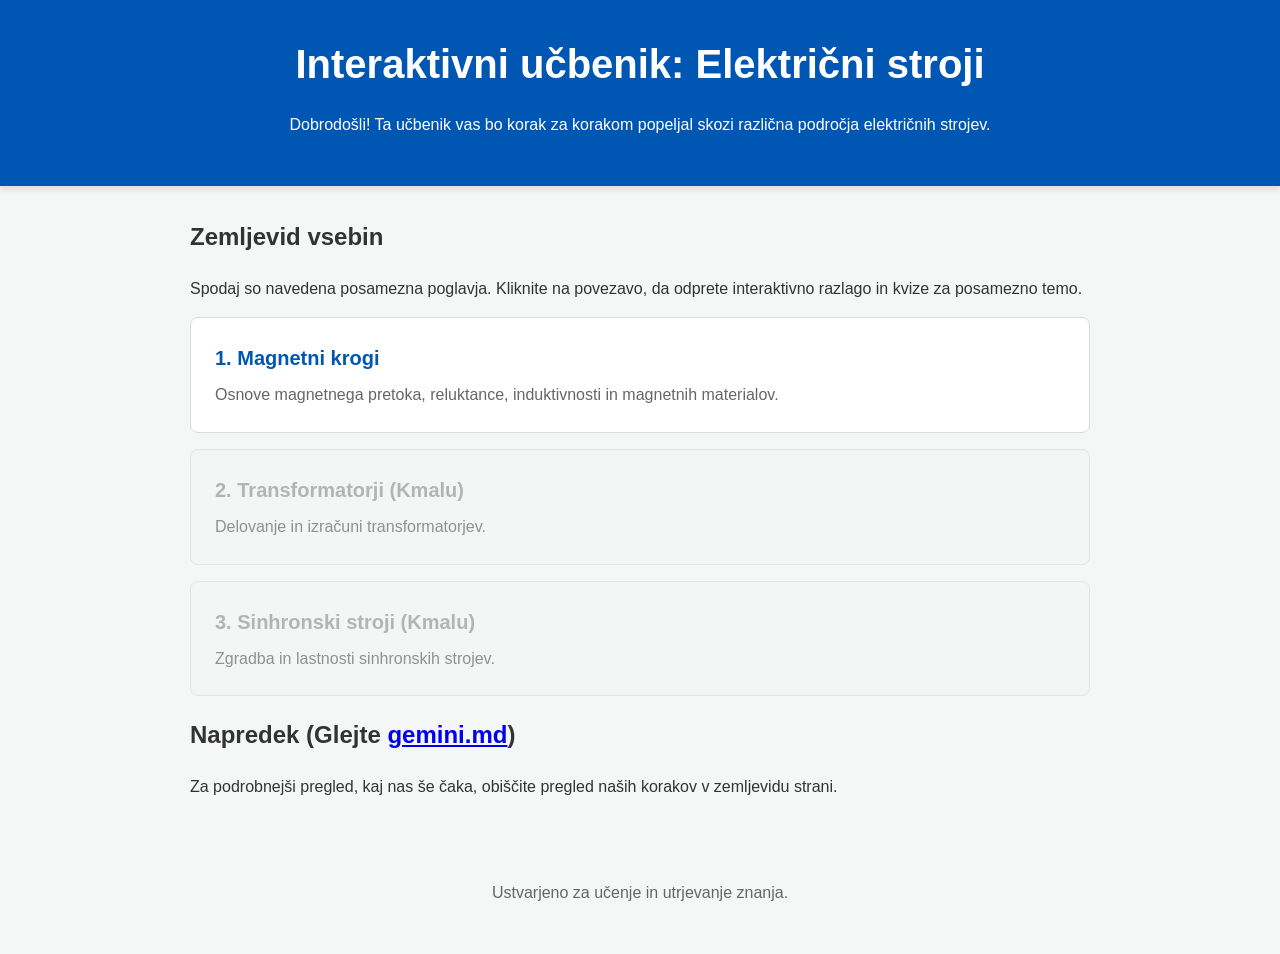
==== index.html @ 683f87c7 "feat: interactive textbook for magnetic circuits - Added `gemini.md` to track project progress and o" ====
<!DOCTYPE html>
<html lang="sl">
<head>
    <meta charset="UTF-8">
    <meta name="viewport" content="width=device-width, initial-scale=1.0">
    <title>Interaktivni učbenik: Električni stroji</title>
    <link rel="stylesheet" href="style.css">
</head>
<body>
    <header>
        <h1>Interaktivni učbenik: Električni stroji</h1>
        <p>Dobrodošli! Ta učbenik vas bo korak za korakom popeljal skozi različna področja električnih strojev.</p>
    </header>

    <main class="container">
        <h2>Zemljevid vsebin</h2>
        <p>Spodaj so navedena posamezna poglavja. Kliknite na povezavo, da odprete interaktivno razlago in kvize za posamezno temo.</p>

        <ul class="chapter-list">
            <li>
                <a href="1_magnetni_krogi.html" class="chapter-link">
                    <span class="chapter-title">1. Magnetni krogi</span>
                    <span class="chapter-desc">Osnove magnetnega pretoka, reluktance, induktivnosti in magnetnih materialov.</span>
                </a>
            </li>
            <li class="disabled">
                <span class="chapter-link">
                    <span class="chapter-title">2. Transformatorji (Kmalu)</span>
                    <span class="chapter-desc">Delovanje in izračuni transformatorjev.</span>
                </span>
            </li>
            <li class="disabled">
                <span class="chapter-link">
                    <span class="chapter-title">3. Sinhronski stroji (Kmalu)</span>
                    <span class="chapter-desc">Zgradba in lastnosti sinhronskih strojev.</span>
                </span>
            </li>
        </ul>

        <h2>Napredek (Glejte <a href="gemini.md" target="_blank">gemini.md</a>)</h2>
        <p>Za podrobnejši pregled, kaj nas še čaka, obiščite pregled naših korakov v zemljevidu strani.</p>
    </main>

    <footer>
        <p>Ustvarjeno za učenje in utrjevanje znanja.</p>
    </footer>
</body>
</html>
---- style.css ----
:root {
    --primary-color: #0056b3;
    --secondary-color: #f8f9fa;
    --text-color: #333;
    --border-color: #ddd;
    --success-color: #28a745;
    --error-color: #dc3545;
    --hover-color: #004494;
    --hint-bg: #e9ecef;
}

body {
    font-family: 'Segoe UI', Tahoma, Geneva, Verdana, sans-serif;
    line-height: 1.6;
    color: var(--text-color);
    background-color: #f4f7f6;
    margin: 0;
    padding: 0;
}

header {
    background-color: var(--primary-color);
    color: white;
    padding: 2rem 1rem;
    text-align: center;
    box-shadow: 0 4px 6px rgba(0,0,0,0.1);
}

header h1 {
    margin: 0;
    font-size: 2.5rem;
}

.container {
    max-width: 900px;
    margin: 2rem auto;
    padding: 0 1rem;
}

/* Chapter List Styles */
.chapter-list {
    list-style: none;
    padding: 0;
}

.chapter-list li {
    margin-bottom: 1rem;
}

.chapter-link {
    display: block;
    background-color: white;
    padding: 1.5rem;
    border-radius: 8px;
    text-decoration: none;
    color: var(--text-color);
    border: 1px solid var(--border-color);
    transition: transform 0.2s, box-shadow 0.2s;
}

.chapter-link:hover {
    transform: translateY(-2px);
    box-shadow: 0 4px 12px rgba(0,0,0,0.1);
}

.chapter-title {
    display: block;
    font-size: 1.25rem;
    font-weight: bold;
    color: var(--primary-color);
    margin-bottom: 0.5rem;
}

.chapter-desc {
    display: block;
    color: #666;
}

.disabled .chapter-link {
    background-color: #f5f5f5;
    cursor: not-allowed;
    opacity: 0.7;
}
.disabled .chapter-link:hover {
    transform: none;
    box-shadow: none;
}
.disabled .chapter-title {
    color: #999;
}

/* Content Styles */
.content-section {
    background: white;
    padding: 2rem;
    border-radius: 8px;
    box-shadow: 0 2px 8px rgba(0,0,0,0.05);
    margin-bottom: 2rem;
}

.formula-box {
    background-color: #f8f9fa;
    border-left: 4px solid var(--primary-color);
    padding: 1rem;
    margin: 1rem 0;
    font-family: monospace;
    font-size: 1.1rem;
}

/* Details/Summary (Hints) */
details {
    background-color: var(--hint-bg);
    padding: 0.5rem 1rem;
    border-radius: 5px;
    margin: 1rem 0;
    border: 1px solid var(--border-color);
}

summary {
    font-weight: bold;
    cursor: pointer;
    color: var(--primary-color);
    outline: none;
    padding: 0.5rem 0;
}

summary:hover {
    color: var(--hover-color);
}

details p {
    margin-top: 0.5rem;
    padding-top: 0.5rem;
    border-top: 1px solid #ccc;
}

/* Quiz Styles */
.quiz-section {
    background-color: #fff3cd;
    border: 1px solid #ffeeba;
    padding: 1.5rem;
    border-radius: 8px;
    margin-top: 2rem;
}

.quiz-section h3 {
    color: #856404;
    margin-top: 0;
}

.input-group {
    margin: 1rem 0;
}

input[type="number"] {
    padding: 0.5rem;
    font-size: 1rem;
    border: 1px solid #ccc;
    border-radius: 4px;
    width: 150px;
    margin-right: 10px;
}

button {
    background-color: var(--primary-color);
    color: white;
    border: none;
    padding: 0.5rem 1.5rem;
    font-size: 1rem;
    border-radius: 4px;
    cursor: pointer;
    transition: background-color 0.2s;
}

button:hover {
    background-color: var(--hover-color);
}

.feedback {
    margin-top: 1rem;
    font-weight: bold;
    padding: 0.5rem;
    border-radius: 4px;
    display: none;
}

.feedback.success {
    display: block;
    background-color: #d4edda;
    color: var(--success-color);
    border: 1px solid #c3e6cb;
}

.feedback.error {
    display: block;
    background-color: #f8d7da;
    color: var(--error-color);
    border: 1px solid #f5c6cb;
}

/* Footer */
footer {
    text-align: center;
    padding: 2rem;
    color: #666;
    margin-top: 2rem;
}
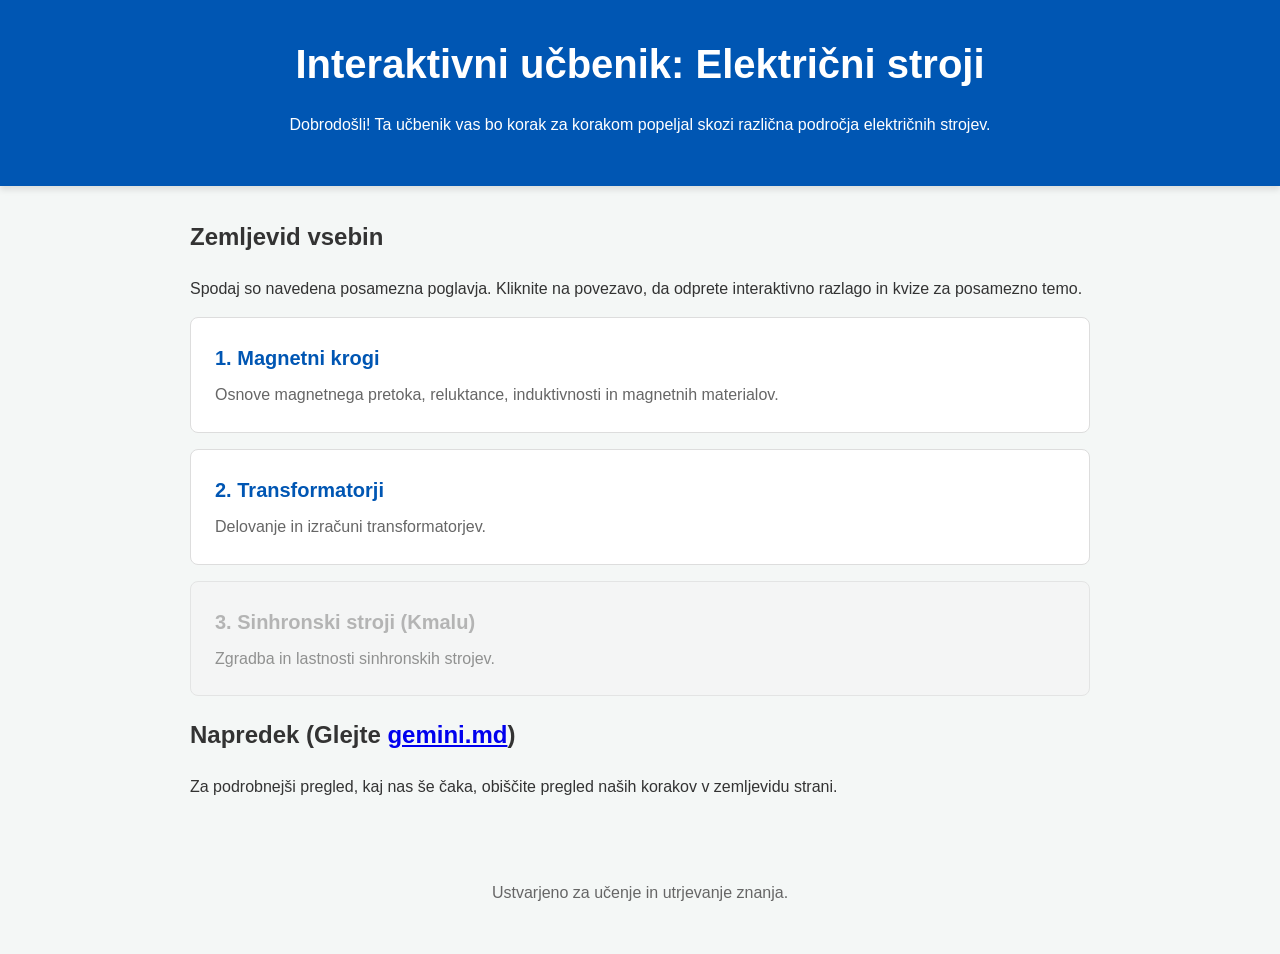
==== commit bdfde7c0: "Prepare Chapter 2 files and roadmap for next agent - Converted `2-Transformatorji 2021.pdf` to text " ====
--- a/index.html
+++ b/index.html
@@ -23,11 +23,11 @@
                     <span class="chapter-desc">Osnove magnetnega pretoka, reluktance, induktivnosti in magnetnih materialov.</span>
                 </a>
             </li>
-            <li class="disabled">
-                <span class="chapter-link">
-                    <span class="chapter-title">2. Transformatorji (Kmalu)</span>
+            <li>
+                <a href="2_transformatorji.html" class="chapter-link">
+                    <span class="chapter-title">2. Transformatorji</span>
                     <span class="chapter-desc">Delovanje in izračuni transformatorjev.</span>
-                </span>
+                </a>
             </li>
             <li class="disabled">
                 <span class="chapter-link">
--- a/style.css
+++ b/style.css
@@ -205,3 +205,70 @@
     color: #666;
     margin-top: 2rem;
 }
+
+/* Real World Use Styles */
+.real-world-box {
+    background-color: #eef7f8;
+    border-left: 4px solid #17a2b8;
+    padding: 1rem;
+    margin: 1.5rem 0;
+    border-radius: 4px;
+}
+.real-world-title {
+    font-weight: bold;
+    color: #0c5460;
+    display: flex;
+    align-items: center;
+    margin-bottom: 0.5rem;
+}
+.real-world-title svg {
+    margin-right: 8px;
+    fill: #17a2b8;
+}
+
+/* Interactive SVG & Controls */
+.interactive-container {
+    display: flex;
+    flex-wrap: wrap;
+    gap: 20px;
+    background: white;
+    border: 1px solid #ddd;
+    border-radius: 8px;
+    padding: 20px;
+    margin: 20px 0;
+    box-shadow: 0 2px 4px rgba(0,0,0,0.05);
+}
+.interactive-controls {
+    flex: 1;
+    min-width: 250px;
+}
+.interactive-controls .control-group {
+    margin-bottom: 15px;
+}
+.interactive-controls label {
+    display: block;
+    margin-bottom: 5px;
+    font-weight: bold;
+    color: #555;
+}
+.interactive-controls input[type="range"] {
+    width: 100%;
+}
+.interactive-results {
+    background: #f8f9fa;
+    padding: 10px;
+    border-radius: 5px;
+    margin-top: 15px;
+    font-family: monospace;
+    font-size: 1.1rem;
+}
+.interactive-svg-wrapper {
+    flex: 1;
+    min-width: 300px;
+    display: flex;
+    justify-content: center;
+    align-items: center;
+    background: #fafafa;
+    border: 1px dashed #ccc;
+    border-radius: 8px;
+}
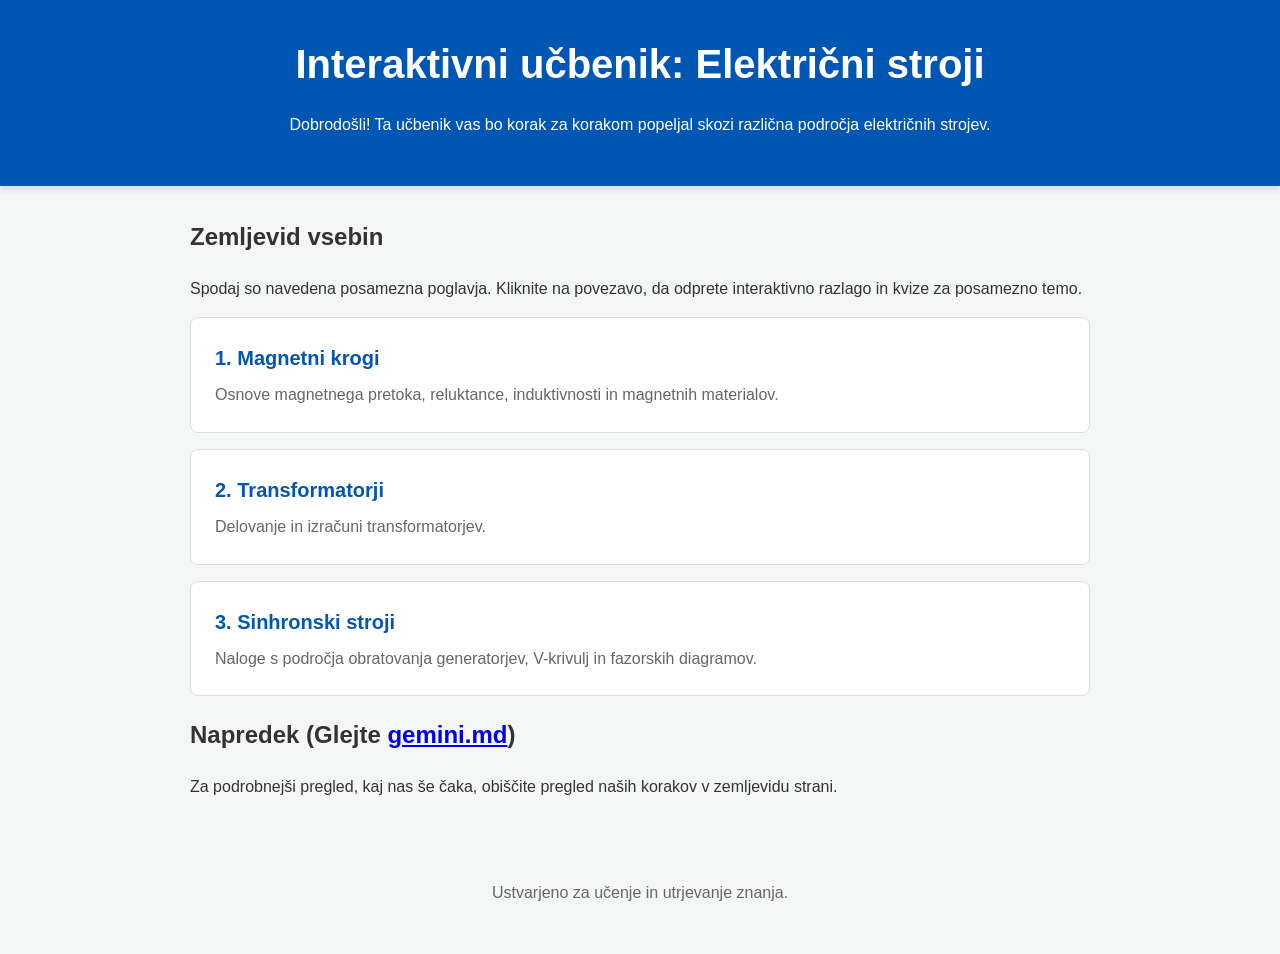
==== commit 76face0c: "feat: implement chapter 3 tasks 3.2, 3.3, and 3.4 - Created 3_sinhronski_stroji.html - Added Sinhron" ====
--- a/index.html
+++ b/index.html
@@ -29,11 +29,11 @@
                     <span class="chapter-desc">Delovanje in izračuni transformatorjev.</span>
                 </a>
             </li>
-            <li class="disabled">
-                <span class="chapter-link">
-                    <span class="chapter-title">3. Sinhronski stroji (Kmalu)</span>
-                    <span class="chapter-desc">Zgradba in lastnosti sinhronskih strojev.</span>
-                </span>
+            <li>
+                <a href="3_sinhronski_stroji.html" class="chapter-link">
+                    <span class="chapter-title">3. Sinhronski stroji</span>
+                    <span class="chapter-desc">Naloge s področja obratovanja generatorjev, V-krivulj in fazorskih diagramov.</span>
+                </a>
             </li>
         </ul>
 
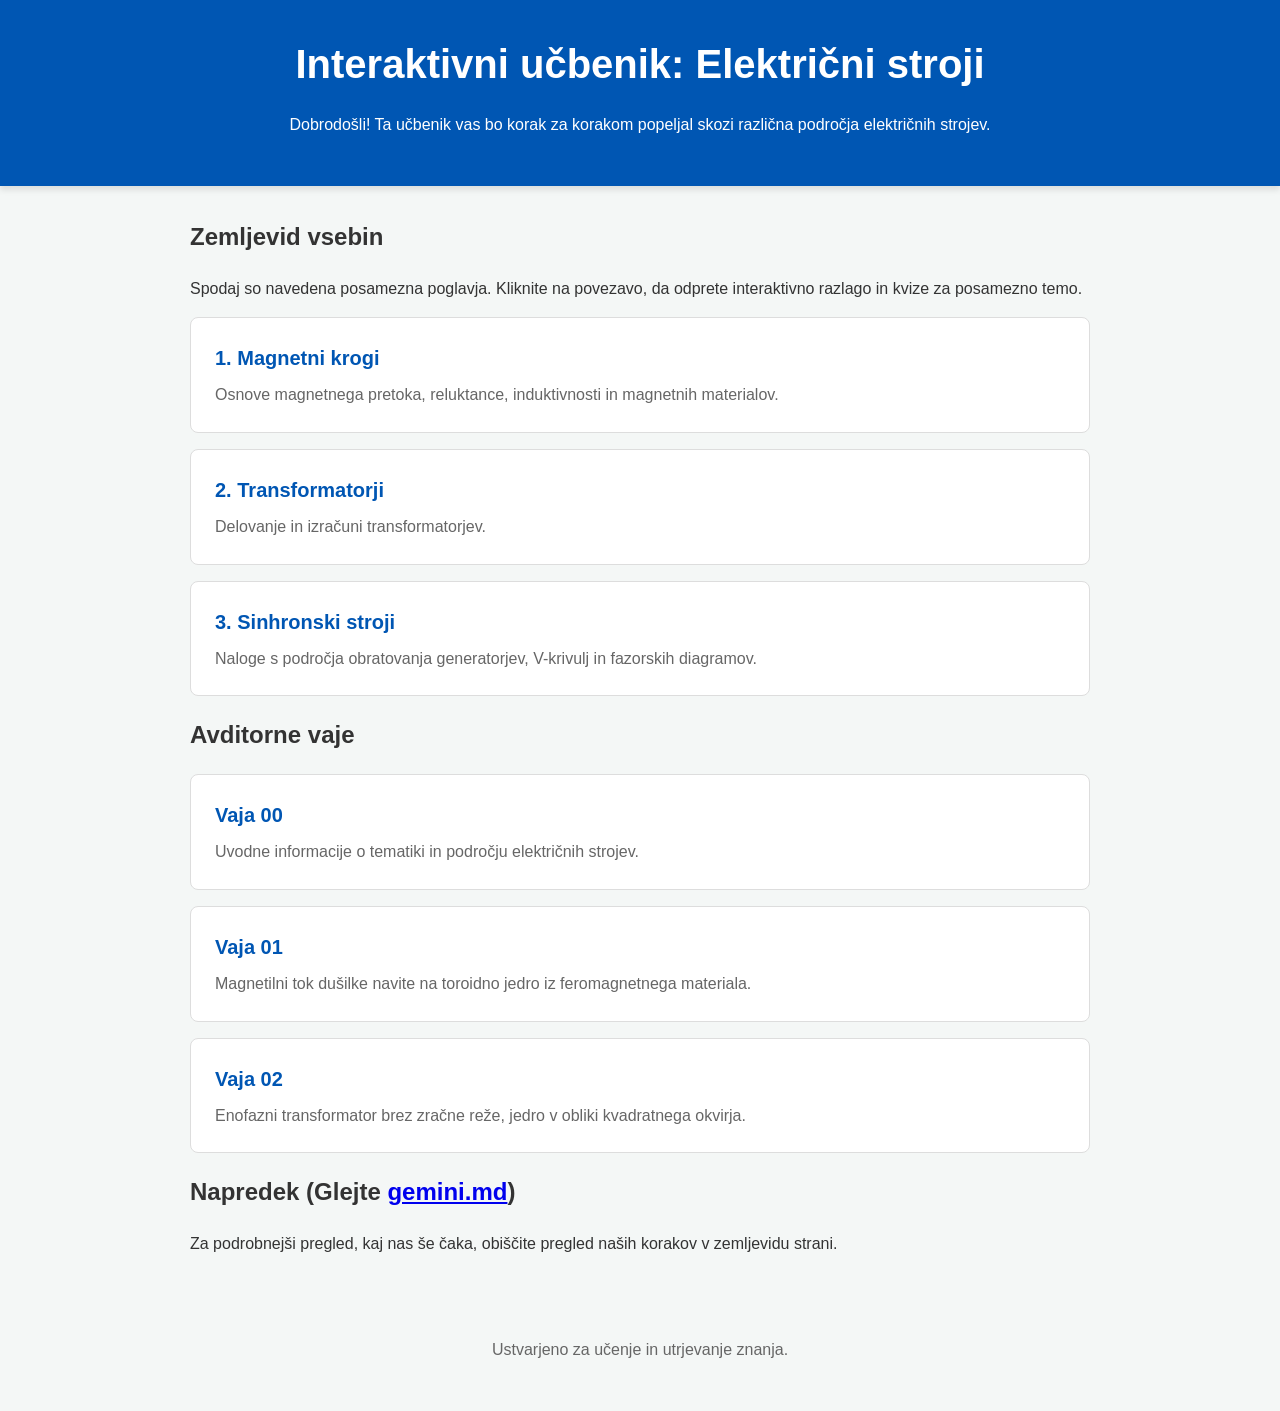
==== commit 6283a059: "Implement Vaja 02 interactive concepts - Add `vaja_02.html` with full implementation of task 02 from" ====
--- a/index.html
+++ b/index.html
@@ -37,6 +37,28 @@
             </li>
         </ul>
 
+        <h2>Avditorne vaje</h2>
+        <ul class="chapter-list">
+            <li>
+                <a href="vaja_00.html" class="chapter-link">
+                    <span class="chapter-title">Vaja 00</span>
+                    <span class="chapter-desc">Uvodne informacije o tematiki in področju električnih strojev.</span>
+                </a>
+            </li>
+            <li>
+                <a href="vaja_01.html" class="chapter-link">
+                    <span class="chapter-title">Vaja 01</span>
+                    <span class="chapter-desc">Magnetilni tok dušilke navite na toroidno jedro iz feromagnetnega materiala.</span>
+                </a>
+            </li>
+            <li>
+                <a href="vaja_02.html" class="chapter-link">
+                    <span class="chapter-title">Vaja 02</span>
+                    <span class="chapter-desc">Enofazni transformator brez zračne reže, jedro v obliki kvadratnega okvirja.</span>
+                </a>
+            </li>
+        </ul>
+
         <h2>Napredek (Glejte <a href="gemini.md" target="_blank">gemini.md</a>)</h2>
         <p>Za podrobnejši pregled, kaj nas še čaka, obiščite pregled naših korakov v zemljevidu strani.</p>
     </main>
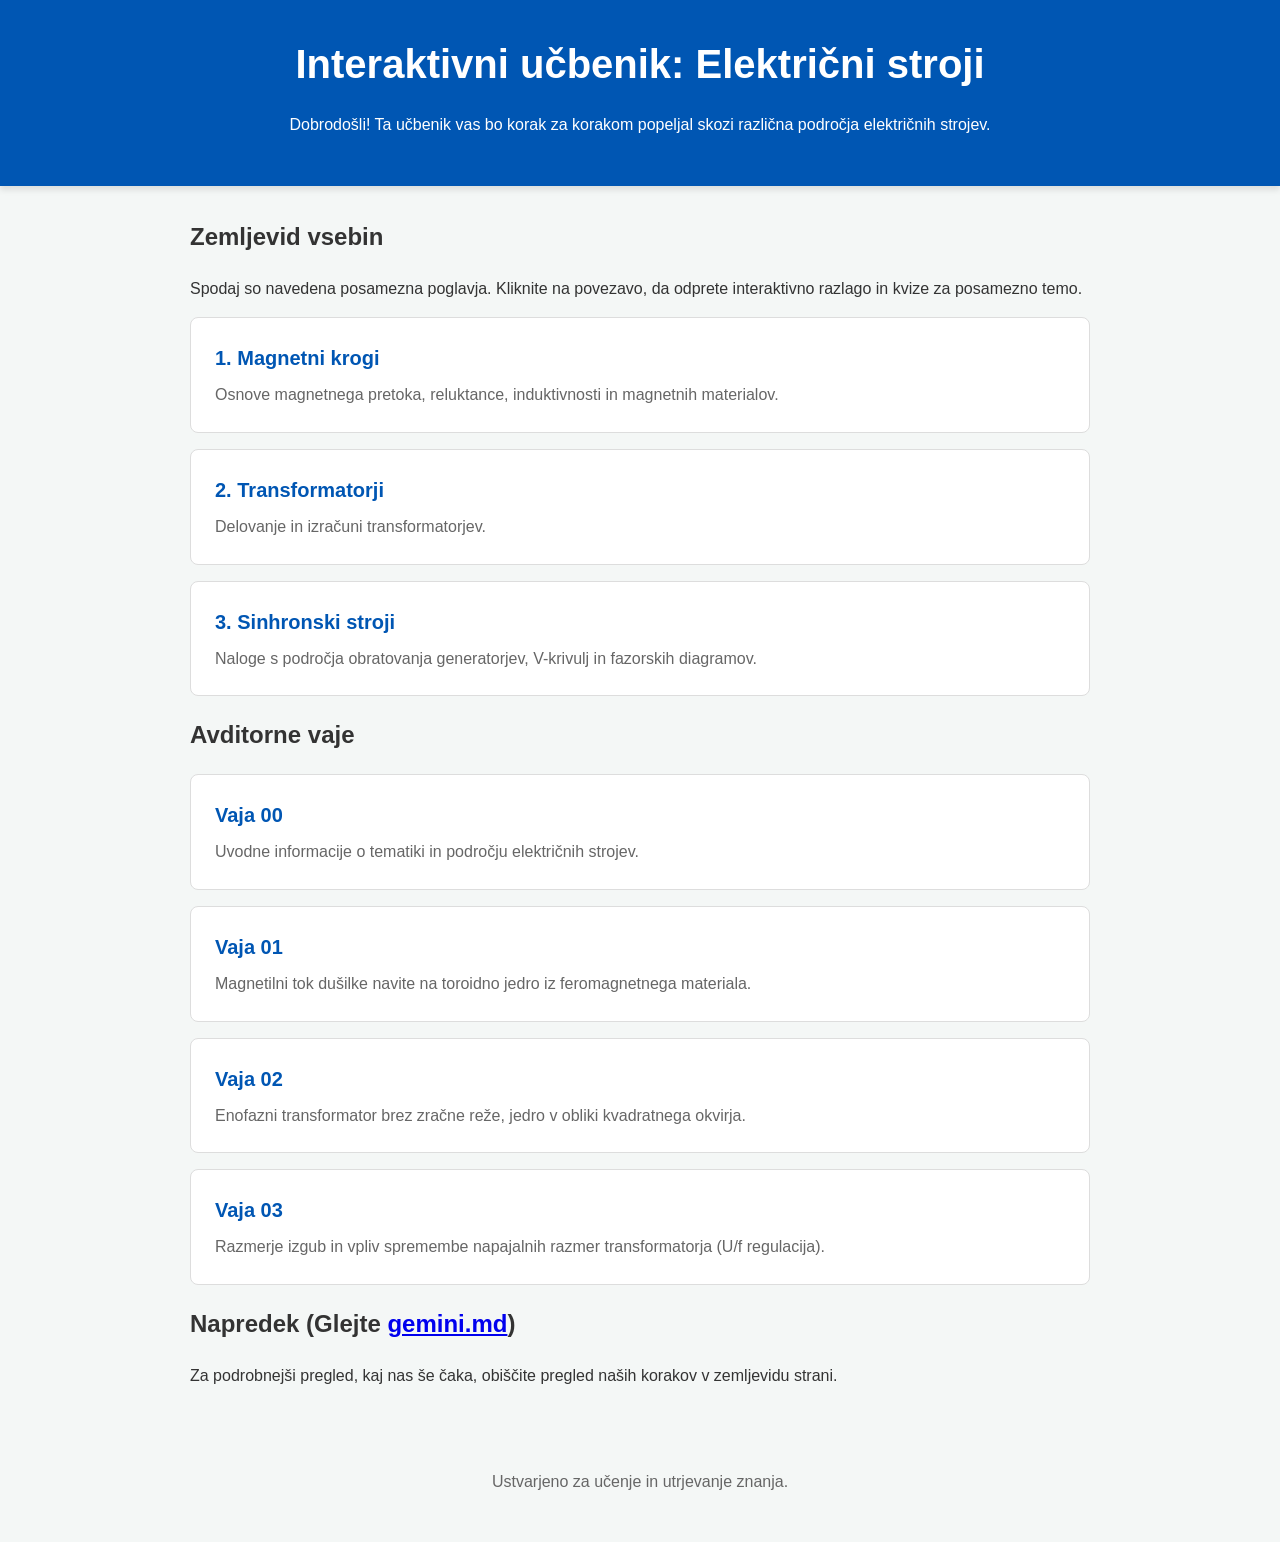
==== commit e04d2532: "Implement Vaja 03 interactive page and tracking updates - Add `vaja_03.html` with full implementatio" ====
--- a/index.html
+++ b/index.html
@@ -57,6 +57,12 @@
                     <span class="chapter-desc">Enofazni transformator brez zračne reže, jedro v obliki kvadratnega okvirja.</span>
                 </a>
             </li>
+            <li>
+                <a href="vaja_03.html" class="chapter-link">
+                    <span class="chapter-title">Vaja 03</span>
+                    <span class="chapter-desc">Razmerje izgub in vpliv spremembe napajalnih razmer transformatorja (U/f regulacija).</span>
+                </a>
+            </li>
         </ul>
 
         <h2>Napredek (Glejte <a href="gemini.md" target="_blank">gemini.md</a>)</h2>
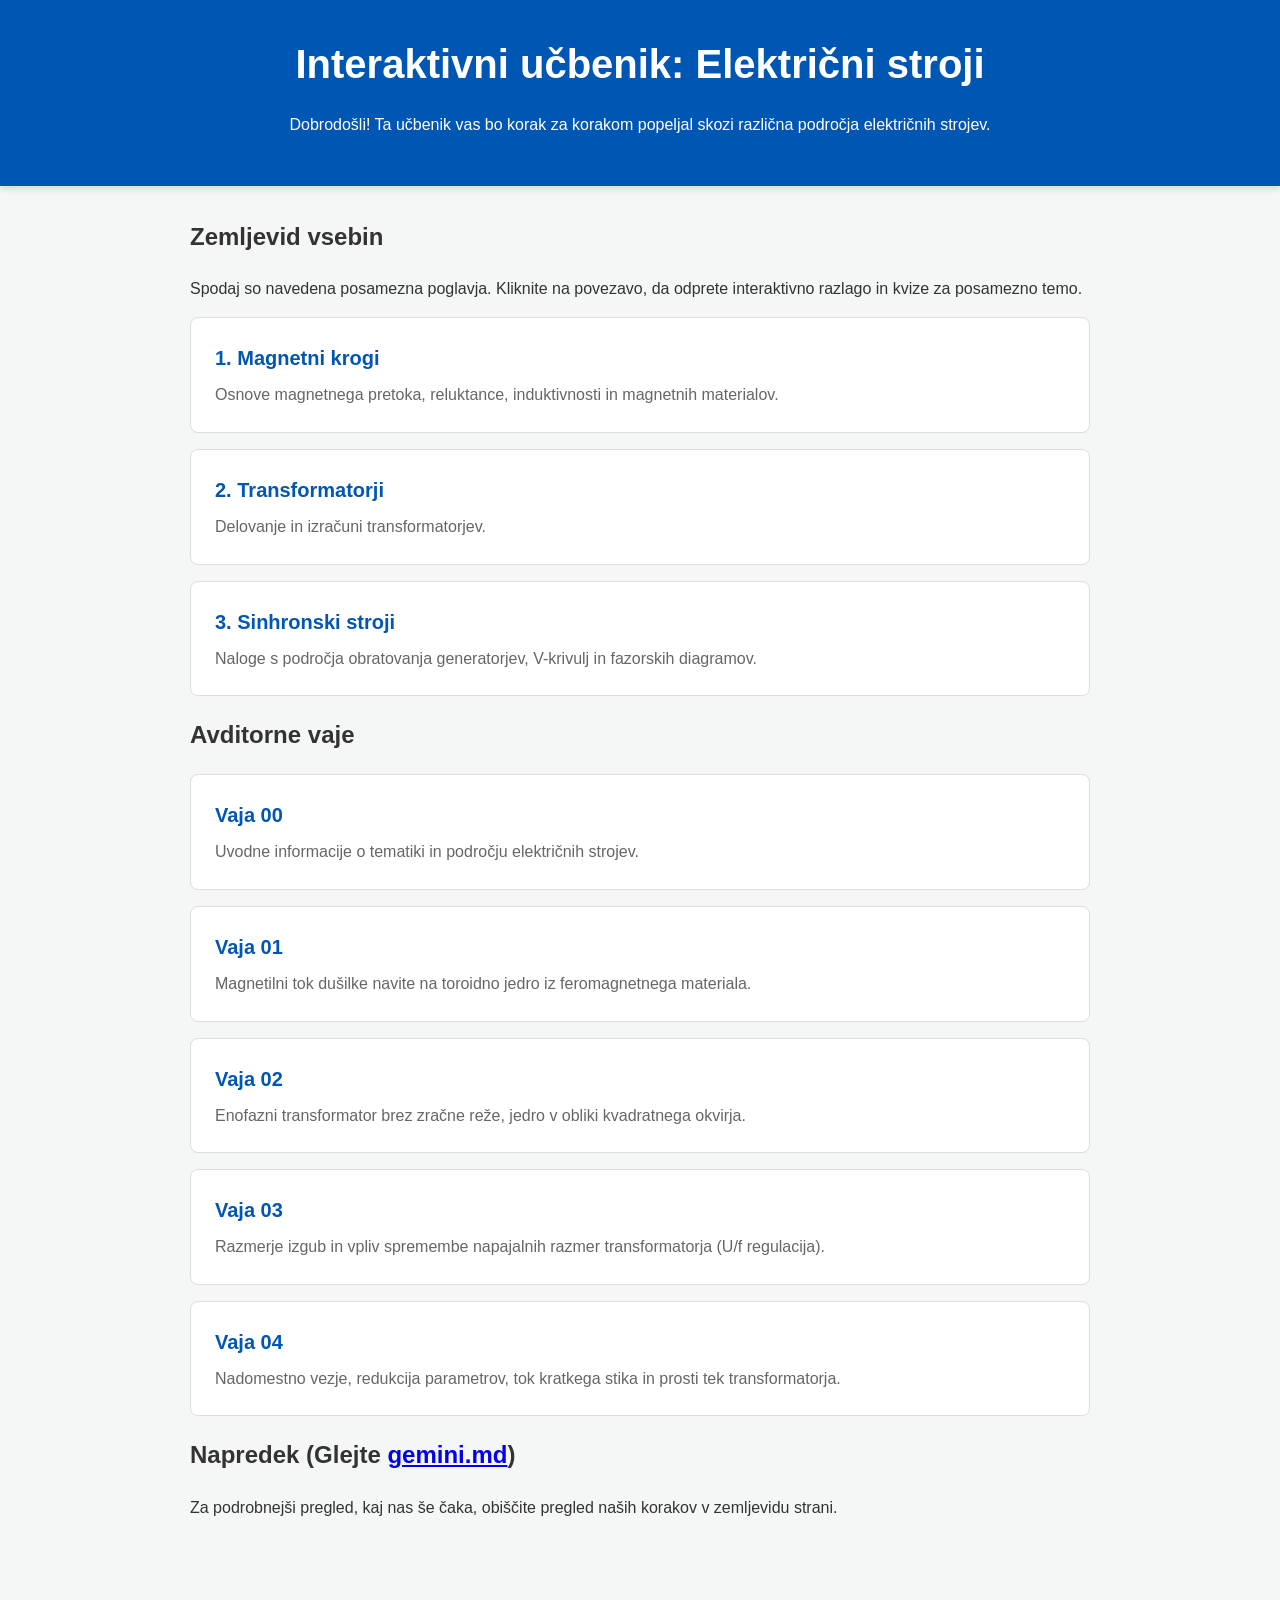
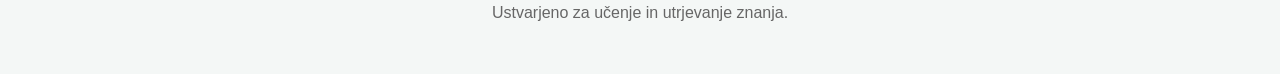
==== commit 01db334e: "Implement Vaja 04: Equivalent circuit and short circuit tests - Add `vaja_04.html` incorporating tas" ====
--- a/index.html
+++ b/index.html
@@ -63,6 +63,12 @@
                     <span class="chapter-desc">Razmerje izgub in vpliv spremembe napajalnih razmer transformatorja (U/f regulacija).</span>
                 </a>
             </li>
+            <li>
+                <a href="vaja_04.html" class="chapter-link">
+                    <span class="chapter-title">Vaja 04</span>
+                    <span class="chapter-desc">Nadomestno vezje, redukcija parametrov, tok kratkega stika in prosti tek transformatorja.</span>
+                </a>
+            </li>
         </ul>
 
         <h2>Napredek (Glejte <a href="gemini.md" target="_blank">gemini.md</a>)</h2>
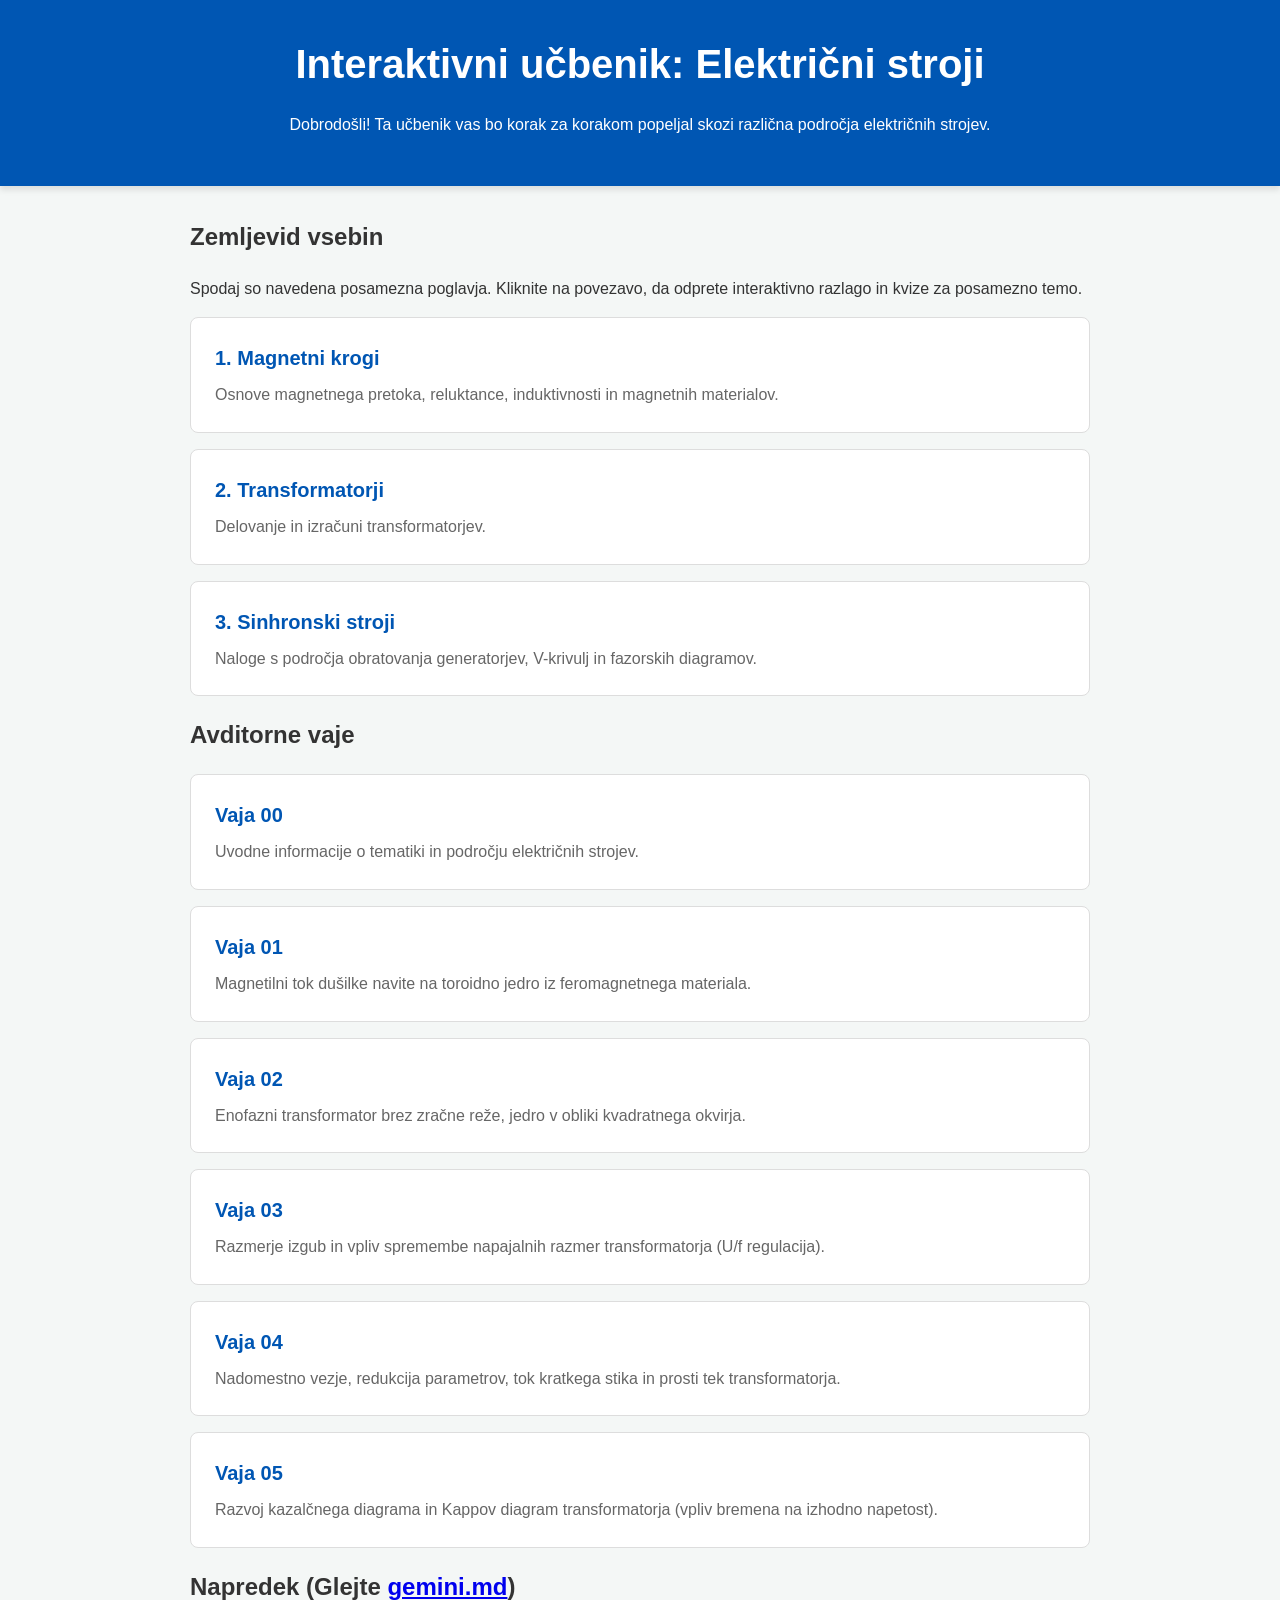
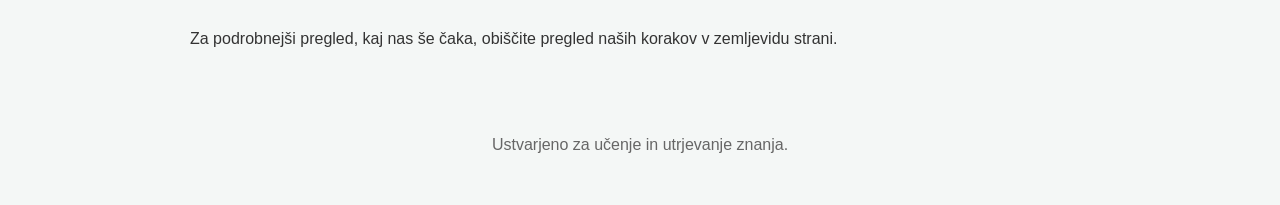
==== commit 626cda5c: "Implement Vaja 05: Phasor and Kapp diagrams - Add `vaja_05.html` discussing the theory behind transf" ====
--- a/index.html
+++ b/index.html
@@ -69,6 +69,12 @@
                     <span class="chapter-desc">Nadomestno vezje, redukcija parametrov, tok kratkega stika in prosti tek transformatorja.</span>
                 </a>
             </li>
+            <li>
+                <a href="vaja_05.html" class="chapter-link">
+                    <span class="chapter-title">Vaja 05</span>
+                    <span class="chapter-desc">Razvoj kazalčnega diagrama in Kappov diagram transformatorja (vpliv bremena na izhodno napetost).</span>
+                </a>
+            </li>
         </ul>
 
         <h2>Napredek (Glejte <a href="gemini.md" target="_blank">gemini.md</a>)</h2>
